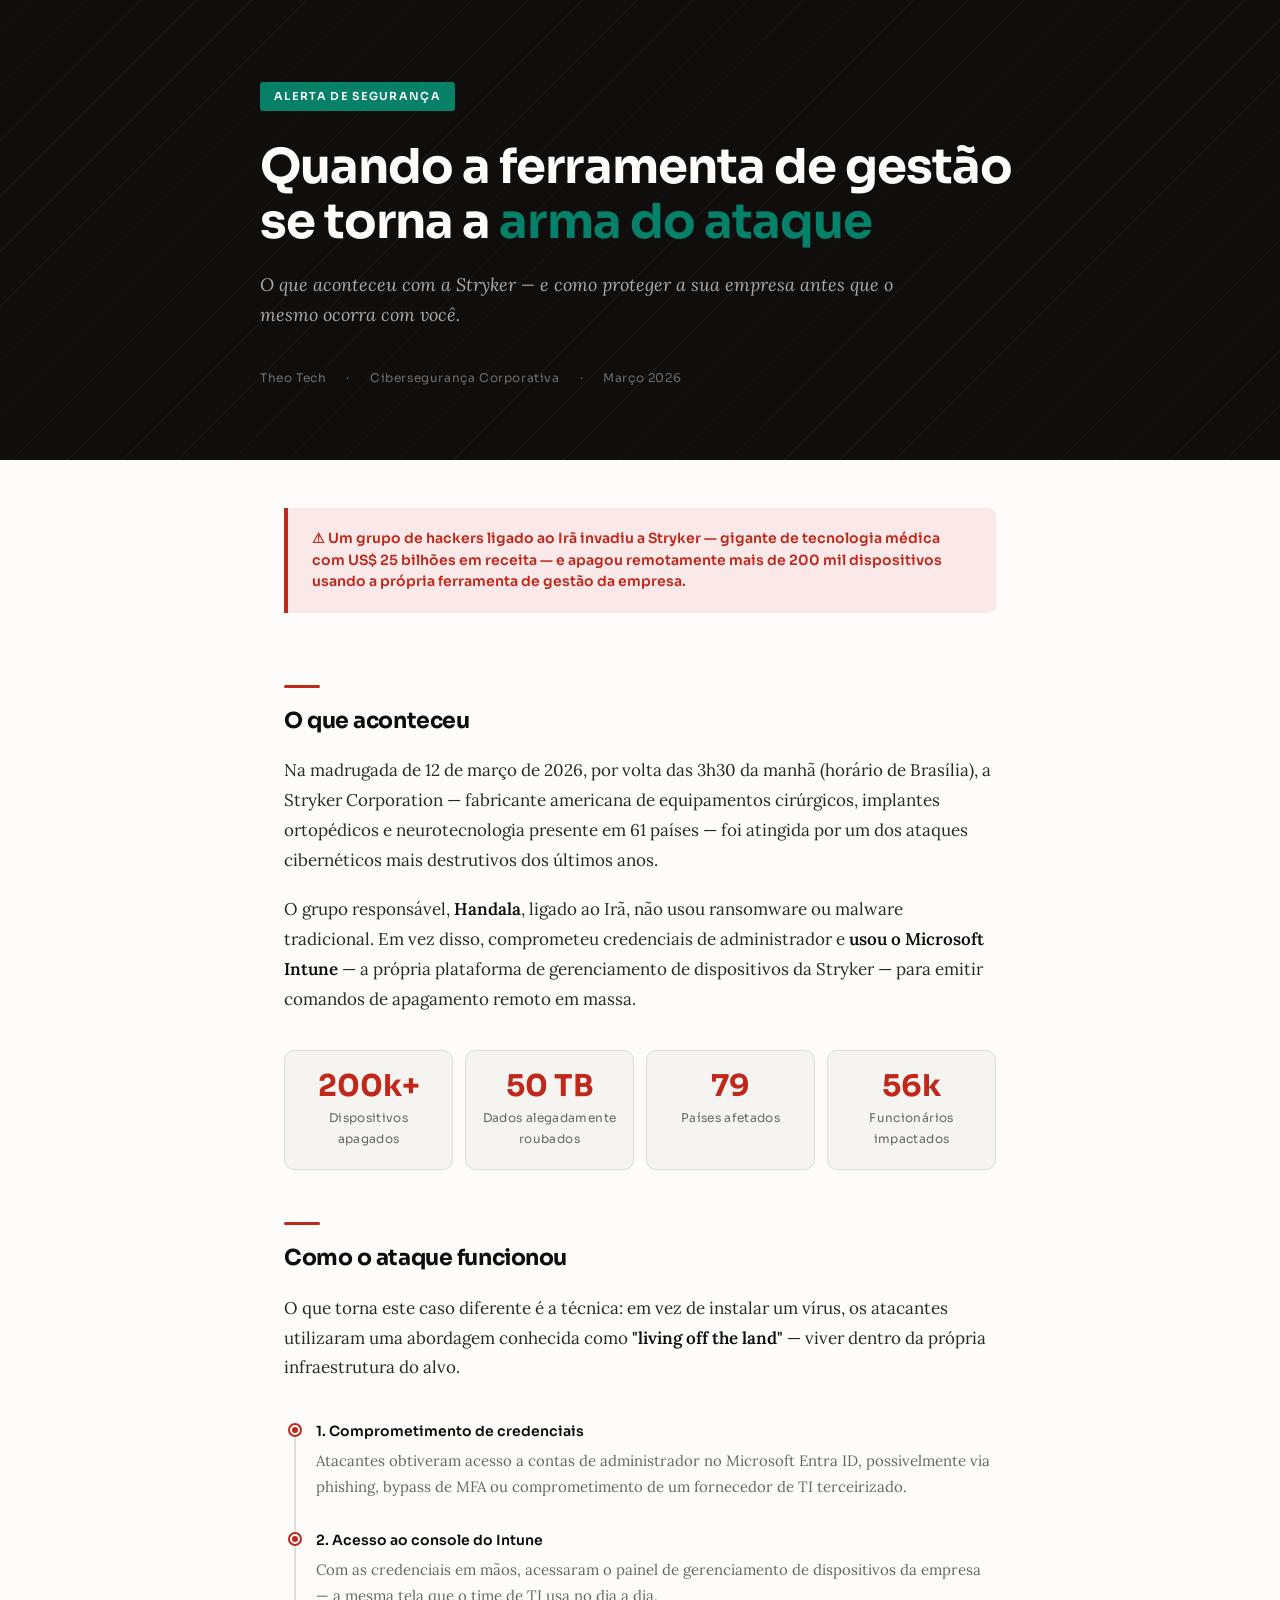
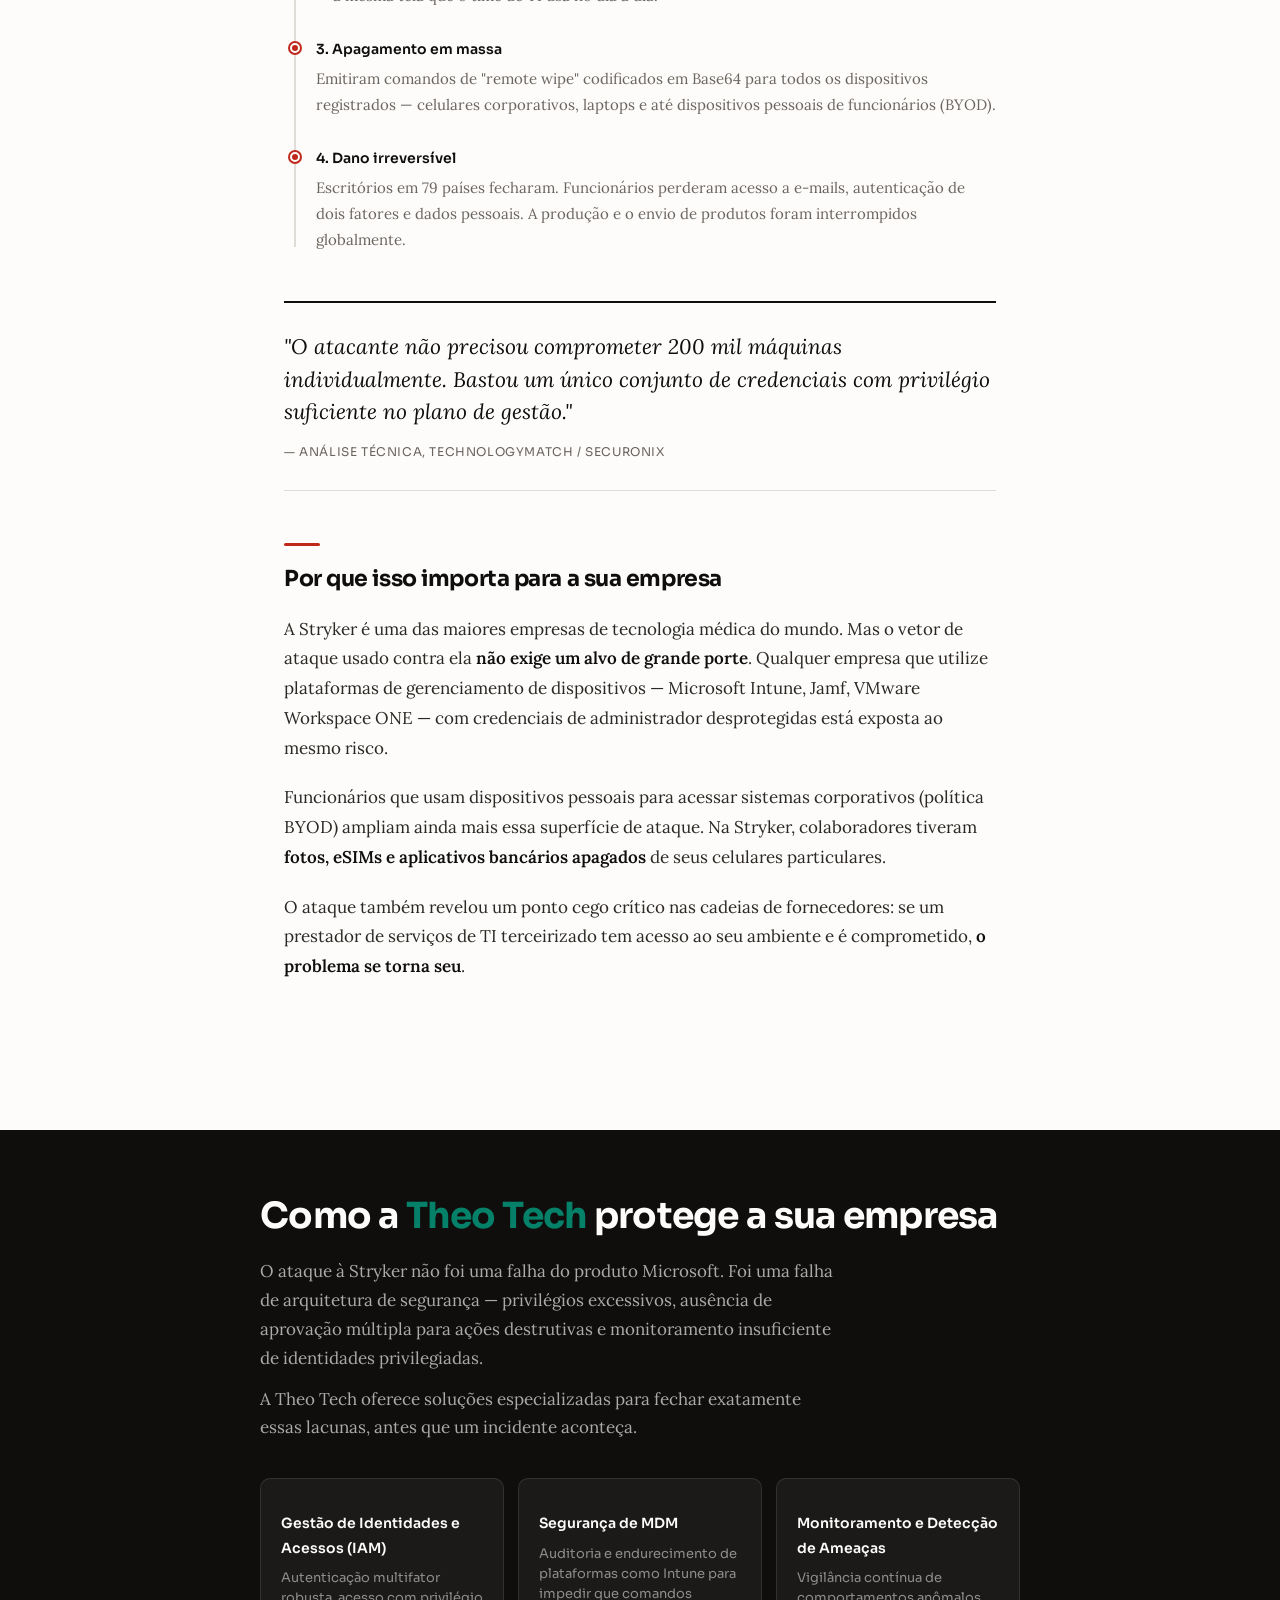
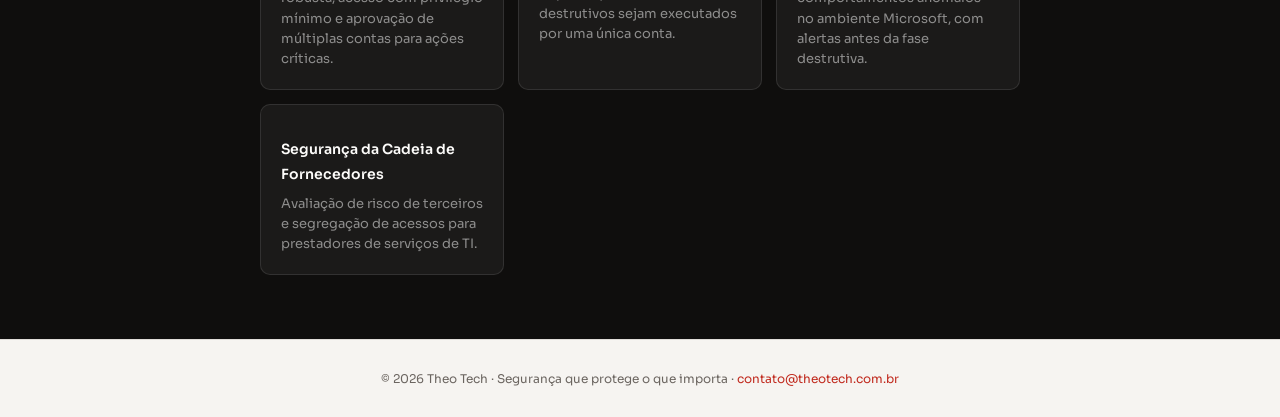
==== index.html @ 4cbb8212 "Rename teste.html to index.html" ====
<!DOCTYPE html>
<html lang="pt-BR">
<head>
  <meta charset="UTF-8" />
  <meta name="viewport" content="width=device-width, initial-scale=1.0"/>
  <title>O Ataque à Stryker: O Que Sua Empresa Pode Aprender | Theo Tech</title>
  <link href="https://fonts.googleapis.com/css2?family=Sora:wght@300;400;600;700&family=Lora:ital,wght@0,400;0,600;1,400&display=swap" rel="stylesheet"/>
  <style>
    *, *::before, *::after { box-sizing: border-box; margin: 0; padding: 0; }

    :root {
      --red: #C0281C;
      --red-light: #FAE9E8;
      --red-mid: #00CEA699;
      --dark: #0F0E0D;
      --ink: #1C1A18;
      --muted: #6B6560;
      --surface: #F6F4F1;
      --white: #FDFCFA;
      --border: #E0DDD8;
      --accent: #00CEA699;
      --font-head: 'Sora', sans-serif;
      --font-body: 'Lora', Georgia, serif;
    }

    body {
      background: var(--white);
      color: var(--ink);
      font-family: var(--font-body);
      font-size: 17px;
      line-height: 1.75;
    }

    /* ── HERO ── */
    .hero {
      background: var(--dark);
      color: var(--white);
      padding: 80px 24px 72px;
      position: relative;
      overflow: hidden;
    }
    .hero::before {
      content: '';
      position: absolute;
      inset: 0;
      background:
        repeating-linear-gradient(
          -45deg,
          transparent,
          transparent 38px,
          rgba(255,255,255,0.03) 38px,
          rgba(255,255,255,0.03) 39px
        );
    }
    .hero-inner {
      max-width: 760px;
      margin: 0 auto;
      position: relative;
    }
    .tag {
      display: inline-block;
      font-family: var(--font-head);
      font-size: 11px;
      font-weight: 600;
      letter-spacing: 0.12em;
      text-transform: uppercase;
      background: var(--accent);
      color: #fff;
      padding: 5px 14px;
      border-radius: 3px;
      margin-bottom: 28px;
    }
    .hero h1 {
      font-family: var(--font-head);
      font-size: clamp(28px, 5vw, 48px);
      font-weight: 700;
      line-height: 1.15;
      margin-bottom: 20px;
      letter-spacing: -0.02em;
    }
    .hero h1 em {
      color: var(--red-mid);
      font-style: normal;
    }
    .hero .lead {
      font-size: 18px;
      color: rgba(255,255,255,0.65);
      font-family: var(--font-body);
      font-style: italic;
      max-width: 640px;
      line-height: 1.7;
    }
    .hero-meta {
      margin-top: 36px;
      display: flex;
      align-items: center;
      gap: 20px;
      font-family: var(--font-head);
      font-size: 12px;
      color: rgba(255,255,255,0.4);
      letter-spacing: 0.05em;
    }
    .hero-meta span::before { content: '·'; margin-right: 20px; }
    .hero-meta span:first-child::before { content: ''; margin: 0; }

    /* ── LAYOUT ── */
    .container {
      max-width: 760px;
      margin: 0 auto;
      padding: 0 24px;
    }

    /* ── ALERT BOX ── */
    .alert-box {
      background: var(--red-light);
      border-left: 4px solid var(--red);
      border-radius: 0 8px 8px 0;
      padding: 20px 24px;
      margin: 48px 0 0;
    }
    .alert-box p {
      font-family: var(--font-head);
      font-size: 14px;
      font-weight: 600;
      color: var(--red);
      line-height: 1.55;
      margin: 0;
    }

    /* ── ARTICLE BODY ── */
    .article-body {
      padding: 20px 0 64px;
    }
    .article-body h2 {
      font-family: var(--font-head);
      font-size: 22px;
      font-weight: 700;
      color: var(--dark);
      margin: 52px 0 16px;
      letter-spacing: -0.02em;
    }
    .article-body h2::before {
      content: '';
      display: block;
      width: 36px;
      height: 3px;
      background: var(--red);
      margin-bottom: 14px;
      border-radius: 2px;
    }
    .article-body p {
      margin-bottom: 20px;
      color: #2A2724;
    }
    .article-body strong {
      font-weight: 600;
      color: var(--dark);
    }

    /* ── STAT CARDS ── */
    .stats-grid {
      display: grid;
      grid-template-columns: repeat(auto-fit, minmax(160px, 1fr));
      gap: 12px;
      margin: 36px 0;
    }
    .stat-card {
      background: var(--surface);
      border: 1px solid var(--border);
      border-radius: 10px;
      padding: 20px 16px;
      text-align: center;
    }
    .stat-card .num {
      font-family: var(--font-head);
      font-size: 30px;
      font-weight: 700;
      color: var(--red);
      line-height: 1;
      display: block;
    }
    .stat-card .label {
      font-family: var(--font-head);
      font-size: 12px;
      color: var(--muted);
      margin-top: 6px;
      display: block;
      letter-spacing: 0.03em;
    }

    /* ── HOW IT HAPPENED ── */
    .timeline {
      margin: 36px 0;
      position: relative;
      padding-left: 32px;
    }
    .timeline::before {
      content: '';
      position: absolute;
      left: 10px;
      top: 6px;
      bottom: 6px;
      width: 2px;
      background: var(--border);
    }
    .tl-item {
      position: relative;
      margin-bottom: 28px;
    }
    .tl-item::before {
      content: '';
      position: absolute;
      left: -26px;
      top: 6px;
      width: 10px;
      height: 10px;
      border-radius: 50%;
      background: var(--red);
      border: 2px solid var(--white);
      box-shadow: 0 0 0 2px var(--red);
    }
    .tl-item strong {
      font-family: var(--font-head);
      font-size: 14px;
      font-weight: 600;
      color: var(--dark);
      display: block;
      margin-bottom: 4px;
    }
    .tl-item p {
      font-size: 15px;
      color: var(--muted);
      margin: 0;
    }

    /* ── PULL QUOTE ── */
    .pull-quote {
      border-top: 2px solid var(--dark);
      border-bottom: 1px solid var(--border);
      padding: 28px 0;
      margin: 48px 0;
    }
    .pull-quote blockquote {
      font-family: var(--font-body);
      font-size: 21px;
      font-style: italic;
      color: var(--dark);
      line-height: 1.55;
    }
    .pull-quote cite {
      display: block;
      font-family: var(--font-head);
      font-size: 12px;
      font-style: normal;
      color: var(--muted);
      margin-top: 12px;
      letter-spacing: 0.05em;
      text-transform: uppercase;
    }

    /* ── CTA SECTION ── */
    .cta-section {
      background: var(--dark);
      color: var(--white);
      padding: 64px 24px;
      margin-top: 64px;
    }
    .cta-inner {
      max-width: 760px;
      margin: 0 auto;
    }
    .cta-section h2 {
      font-family: var(--font-head);
      font-size: clamp(22px, 4vw, 36px);
      font-weight: 700;
      letter-spacing: -0.02em;
      line-height: 1.2;
      margin-bottom: 20px;
    }
    .cta-section h2 em {
      color: var(--red-mid);
      font-style: normal;
    }
    .cta-section p {
      font-family: var(--font-body);
      font-size: 17px;
      color: rgba(255,255,255,0.65);
      line-height: 1.7;
      max-width: 580px;
      margin-bottom: 12px;
    }

    /* ── SERVICE CARDS ── */
    .service-grid {
      display: grid;
      grid-template-columns: repeat(auto-fit, minmax(200px, 1fr));
      gap: 14px;
      margin-top: 36px;
    }
    .service-card {
      background: rgba(255,255,255,0.05);
      border: 1px solid rgba(255,255,255,0.1);
      border-radius: 10px;
      padding: 20px;
    }
    .service-card .icon {
      font-size: 22px;
      margin-bottom: 12px;
      display: block;
    }
    .service-card h3 {
      font-family: var(--font-head);
      font-size: 14px;
      font-weight: 600;
      color: var(--white);
      margin-bottom: 8px;
    }
    .service-card p {
      font-family: var(--font-head);
      font-size: 13px;
      color: rgba(255,255,255,0.5);
      line-height: 1.55;
      margin: 0;
    }

    .cta-btn {
      display: inline-block;
      margin-top: 40px;
      background: var(--red);
      color: #fff;
      font-family: var(--font-head);
      font-size: 15px;
      font-weight: 600;
      padding: 14px 32px;
      border-radius: 6px;
      text-decoration: none;
      letter-spacing: 0.02em;
      transition: background 0.2s;
    }
    .cta-btn:hover { background: var(--accent); }

    /* ── FOOTER NOTE ── */
    .footer-note {
      background: var(--surface);
      border-top: 1px solid var(--border);
      padding: 28px 24px;
      text-align: center;
      font-family: var(--font-head);
      font-size: 12px;
      color: var(--muted);
    }
    .footer-note a { color: var(--red); text-decoration: none; }
  </style>
</head>
<body>

<!-- HERO -->
<section class="hero">
  <div class="hero-inner">
    <span class="tag">Alerta de Segurança</span>
    <h1>Quando a ferramenta de gestão se torna a <em>arma do ataque</em></h1>
    <p class="lead">O que aconteceu com a Stryker — e como proteger a sua empresa antes que o mesmo ocorra com você.</p>
    <div class="hero-meta">
      <span>Theo Tech</span>
      <span>Cibersegurança Corporativa</span>
      <span>Março 2026</span>
    </div>
  </div>
</section>

<!-- ARTICLE -->
<div class="container">
  <div class="alert-box">
    <p>⚠ Um grupo de hackers ligado ao Irã invadiu a Stryker — gigante de tecnologia médica com US$ 25 bilhões em receita — e apagou remotamente mais de 200 mil dispositivos usando a própria ferramenta de gestão da empresa.</p>
  </div>

  <article class="article-body">

    <h2>O que aconteceu</h2>
    <p>
      Na madrugada de 12 de março de 2026, por volta das 3h30 da manhã (horário de Brasília), a Stryker Corporation — fabricante americana de equipamentos cirúrgicos, implantes ortopédicos e neurotecnologia presente em 61 países — foi atingida por um dos ataques cibernéticos mais destrutivos dos últimos anos.
    </p>
    <p>
      O grupo responsável, <strong>Handala</strong>, ligado ao Irã, não usou ransomware ou malware tradicional. Em vez disso, comprometeu credenciais de administrador e <strong>usou o Microsoft Intune</strong> — a própria plataforma de gerenciamento de dispositivos da Stryker — para emitir comandos de apagamento remoto em massa.
    </p>

    <div class="stats-grid">
      <div class="stat-card">
        <span class="num">200k+</span>
        <span class="label">Dispositivos apagados</span>
      </div>
      <div class="stat-card">
        <span class="num">50 TB</span>
        <span class="label">Dados alegadamente roubados</span>
      </div>
      <div class="stat-card">
        <span class="num">79</span>
        <span class="label">Países afetados</span>
      </div>
      <div class="stat-card">
        <span class="num">56k</span>
        <span class="label">Funcionários impactados</span>
      </div>
    </div>

    <h2>Como o ataque funcionou</h2>
    <p>
      O que torna este caso diferente é a técnica: em vez de instalar um vírus, os atacantes utilizaram uma abordagem conhecida como <strong>"living off the land"</strong> — viver dentro da própria infraestrutura do alvo.
    </p>

    <div class="timeline">
      <div class="tl-item">
        <strong>1. Comprometimento de credenciais</strong>
        <p>Atacantes obtiveram acesso a contas de administrador no Microsoft Entra ID, possivelmente via phishing, bypass de MFA ou comprometimento de um fornecedor de TI terceirizado.</p>
      </div>
      <div class="tl-item">
        <strong>2. Acesso ao console do Intune</strong>
        <p>Com as credenciais em mãos, acessaram o painel de gerenciamento de dispositivos da empresa — a mesma tela que o time de TI usa no dia a dia.</p>
      </div>
      <div class="tl-item">
        <strong>3. Apagamento em massa</strong>
        <p>Emitiram comandos de "remote wipe" codificados em Base64 para todos os dispositivos registrados — celulares corporativos, laptops e até dispositivos pessoais de funcionários (BYOD).</p>
      </div>
      <div class="tl-item">
        <strong>4. Dano irreversível</strong>
        <p>Escritórios em 79 países fecharam. Funcionários perderam acesso a e-mails, autenticação de dois fatores e dados pessoais. A produção e o envio de produtos foram interrompidos globalmente.</p>
      </div>
    </div>

    <div class="pull-quote">
      <blockquote>
        "O atacante não precisou comprometer 200 mil máquinas individualmente. Bastou um único conjunto de credenciais com privilégio suficiente no plano de gestão."
      </blockquote>
      <cite>— Análise técnica, TechnologyMatch / Securonix</cite>
    </div>

    <h2>Por que isso importa para a sua empresa</h2>
    <p>
      A Stryker é uma das maiores empresas de tecnologia médica do mundo. Mas o vetor de ataque usado contra ela <strong>não exige um alvo de grande porte</strong>. Qualquer empresa que utilize plataformas de gerenciamento de dispositivos — Microsoft Intune, Jamf, VMware Workspace ONE — com credenciais de administrador desprotegidas está exposta ao mesmo risco.
    </p>
    <p>
      Funcionários que usam dispositivos pessoais para acessar sistemas corporativos (política BYOD) ampliam ainda mais essa superfície de ataque. Na Stryker, colaboradores tiveram <strong>fotos, eSIMs e aplicativos bancários apagados</strong> de seus celulares particulares.
    </p>
    <p>
      O ataque também revelou um ponto cego crítico nas cadeias de fornecedores: se um prestador de serviços de TI terceirizado tem acesso ao seu ambiente e é comprometido, <strong>o problema se torna seu</strong>.
    </p>

  </article>
</div>

<!-- CTA SECTION -->
<section class="cta-section">
  <div class="cta-inner">
    <h2>Como a <em>Theo Tech</em> protege a sua empresa</h2>
    <p>
      O ataque à Stryker não foi uma falha do produto Microsoft. Foi uma falha de arquitetura de segurança — privilégios excessivos, ausência de aprovação múltipla para ações destrutivas e monitoramento insuficiente de identidades privilegiadas.
    </p>
    <p>
      A Theo Tech oferece soluções especializadas para fechar exatamente essas lacunas, antes que um incidente aconteça.
    </p>

    <div class="service-grid">
      <div class="service-card">
        <span class="icon"></span>
        <h3>Gestão de Identidades e Acessos (IAM)</h3>
        <p>Autenticação multifator robusta, acesso com privilégio mínimo e aprovação de múltiplas contas para ações críticas.</p>
      </div>
      <div class="service-card">
        <span class="icon"></span>
        <h3>Segurança de MDM</h3>
        <p>Auditoria e endurecimento de plataformas como Intune para impedir que comandos destrutivos sejam executados por uma única conta.</p>
      </div>
      <div class="service-card">
        <span class="icon"></span>
        <h3>Monitoramento e Detecção de Ameaças</h3>
        <p>Vigilância contínua de comportamentos anômalos no ambiente Microsoft, com alertas antes da fase destrutiva.</p>
      </div>
      <div class="service-card">
        <span class="icon"></span>
        <h3>Segurança da Cadeia de Fornecedores</h3>
        <p>Avaliação de risco de terceiros e segregação de acessos para prestadores de serviços de TI.</p>
      </div>
    </div>

  </div>
</section>

<div class="footer-note">
  <p>© 2026 Theo Tech · Segurança que protege o que importa · <a href="#">contato@theotech.com.br</a></p>
</div>

</body>
</html>
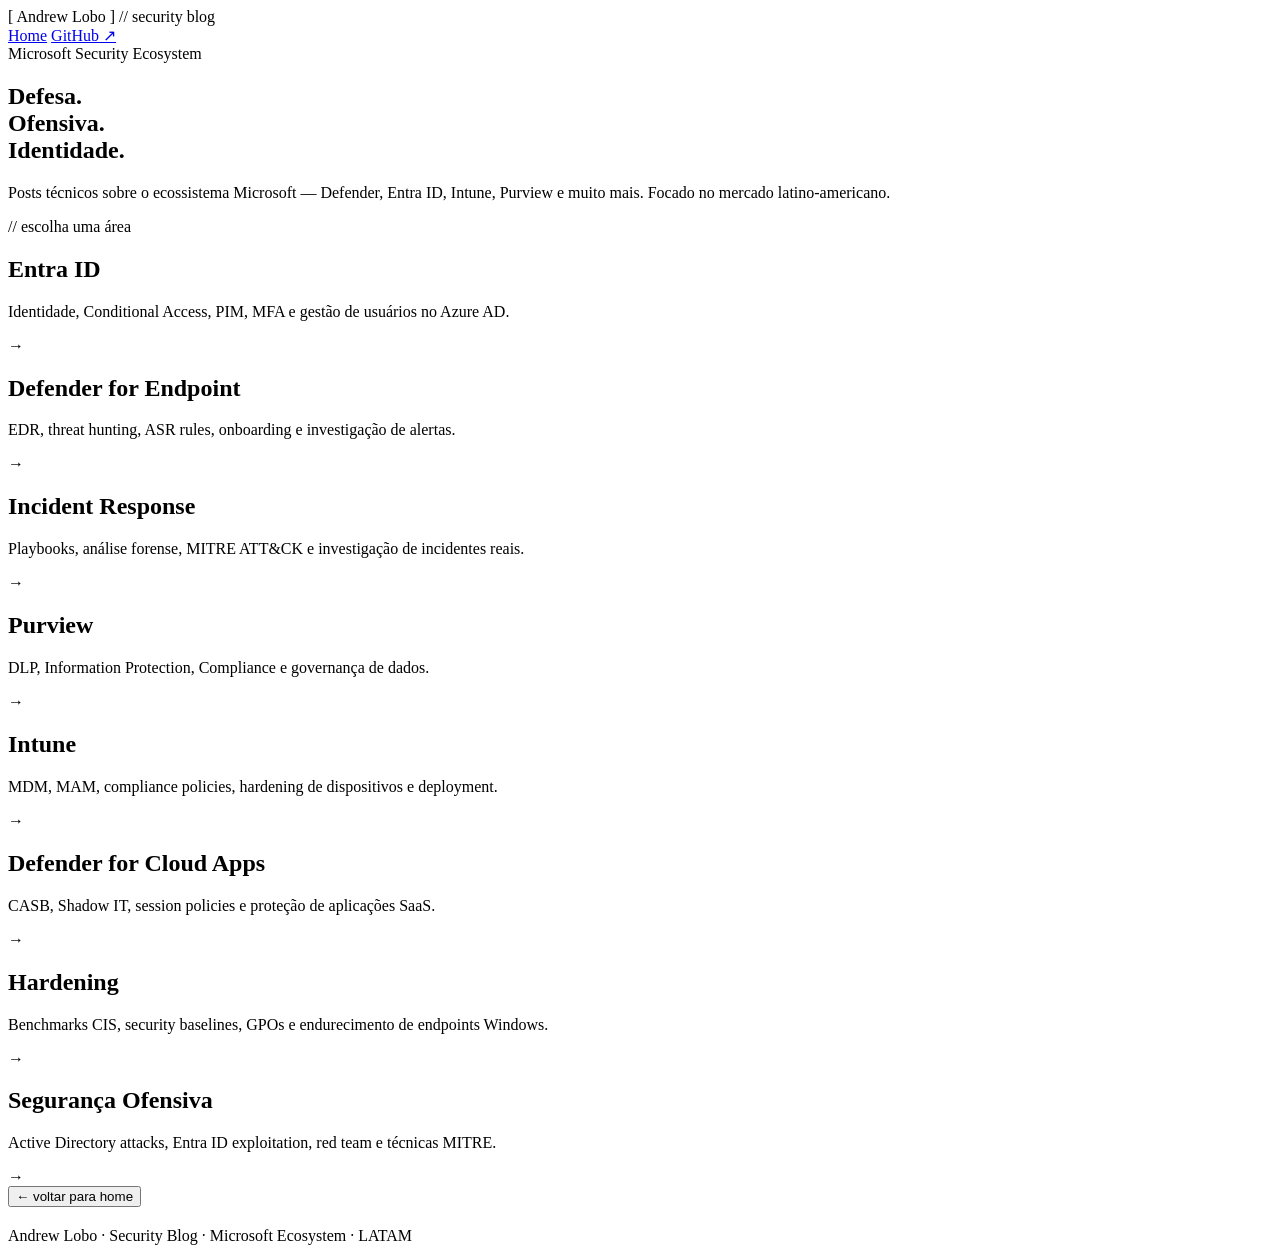
==== commit 8c21afc6: "Update index.html" ====
--- a/index.html
+++ b/index.html
@@ -1,493 +1,174 @@
-<!DOCTYPE html>
-<html lang="pt-BR">
-<head>
-  <meta charset="UTF-8" />
-  <meta name="viewport" content="width=device-width, initial-scale=1.0"/>
-  <title>O Ataque à Stryker: O Que Sua Empresa Pode Aprender | Theo Tech</title>
-  <link href="https://fonts.googleapis.com/css2?family=Sora:wght@300;400;600;700&family=Lora:ital,wght@0,400;0,600;1,400&display=swap" rel="stylesheet"/>
-  <style>
-    *, *::before, *::after { box-sizing: border-box; margin: 0; padding: 0; }
-
-    :root {
-      --red: #C0281C;
-      --red-light: #FAE9E8;
-      --red-mid: #00CEA699;
-      --dark: #0F0E0D;
-      --ink: #1C1A18;
-      --muted: #6B6560;
-      --surface: #F6F4F1;
-      --white: #FDFCFA;
-      --border: #E0DDD8;
-      --accent: #00CEA699;
-      --font-head: 'Sora', sans-serif;
-      --font-body: 'Lora', Georgia, serif;
-    }
-
-    body {
-      background: var(--white);
-      color: var(--ink);
-      font-family: var(--font-body);
-      font-size: 17px;
-      line-height: 1.75;
-    }
-
-    /* ── HERO ── */
-    .hero {
-      background: var(--dark);
-      color: var(--white);
-      padding: 80px 24px 72px;
-      position: relative;
-      overflow: hidden;
-    }
-    .hero::before {
-      content: '';
-      position: absolute;
-      inset: 0;
-      background:
-        repeating-linear-gradient(
-          -45deg,
-          transparent,
-          transparent 38px,
-          rgba(255,255,255,0.03) 38px,
-          rgba(255,255,255,0.03) 39px
-        );
-    }
-    .hero-inner {
-      max-width: 760px;
-      margin: 0 auto;
-      position: relative;
-    }
-    .tag {
-      display: inline-block;
-      font-family: var(--font-head);
-      font-size: 11px;
-      font-weight: 600;
-      letter-spacing: 0.12em;
-      text-transform: uppercase;
-      background: var(--accent);
-      color: #fff;
-      padding: 5px 14px;
-      border-radius: 3px;
-      margin-bottom: 28px;
-    }
-    .hero h1 {
-      font-family: var(--font-head);
-      font-size: clamp(28px, 5vw, 48px);
-      font-weight: 700;
-      line-height: 1.15;
-      margin-bottom: 20px;
-      letter-spacing: -0.02em;
-    }
-    .hero h1 em {
-      color: var(--red-mid);
-      font-style: normal;
-    }
-    .hero .lead {
-      font-size: 18px;
-      color: rgba(255,255,255,0.65);
-      font-family: var(--font-body);
-      font-style: italic;
-      max-width: 640px;
-      line-height: 1.7;
-    }
-    .hero-meta {
-      margin-top: 36px;
-      display: flex;
-      align-items: center;
-      gap: 20px;
-      font-family: var(--font-head);
-      font-size: 12px;
-      color: rgba(255,255,255,0.4);
-      letter-spacing: 0.05em;
-    }
-    .hero-meta span::before { content: '·'; margin-right: 20px; }
-    .hero-meta span:first-child::before { content: ''; margin: 0; }
-
-    /* ── LAYOUT ── */
-    .container {
-      max-width: 760px;
-      margin: 0 auto;
-      padding: 0 24px;
-    }
-
-    /* ── ALERT BOX ── */
-    .alert-box {
-      background: var(--red-light);
-      border-left: 4px solid var(--red);
-      border-radius: 0 8px 8px 0;
-      padding: 20px 24px;
-      margin: 48px 0 0;
-    }
-    .alert-box p {
-      font-family: var(--font-head);
-      font-size: 14px;
-      font-weight: 600;
-      color: var(--red);
-      line-height: 1.55;
-      margin: 0;
-    }
-
-    /* ── ARTICLE BODY ── */
-    .article-body {
-      padding: 20px 0 64px;
-    }
-    .article-body h2 {
-      font-family: var(--font-head);
-      font-size: 22px;
-      font-weight: 700;
-      color: var(--dark);
-      margin: 52px 0 16px;
-      letter-spacing: -0.02em;
-    }
-    .article-body h2::before {
-      content: '';
-      display: block;
-      width: 36px;
-      height: 3px;
-      background: var(--red);
-      margin-bottom: 14px;
-      border-radius: 2px;
-    }
-    .article-body p {
-      margin-bottom: 20px;
-      color: #2A2724;
-    }
-    .article-body strong {
-      font-weight: 600;
-      color: var(--dark);
-    }
-
-    /* ── STAT CARDS ── */
-    .stats-grid {
-      display: grid;
-      grid-template-columns: repeat(auto-fit, minmax(160px, 1fr));
-      gap: 12px;
-      margin: 36px 0;
-    }
-    .stat-card {
-      background: var(--surface);
-      border: 1px solid var(--border);
-      border-radius: 10px;
-      padding: 20px 16px;
-      text-align: center;
-    }
-    .stat-card .num {
-      font-family: var(--font-head);
-      font-size: 30px;
-      font-weight: 700;
-      color: var(--red);
-      line-height: 1;
-      display: block;
-    }
-    .stat-card .label {
-      font-family: var(--font-head);
-      font-size: 12px;
-      color: var(--muted);
-      margin-top: 6px;
-      display: block;
-      letter-spacing: 0.03em;
-    }
-
-    /* ── HOW IT HAPPENED ── */
-    .timeline {
-      margin: 36px 0;
-      position: relative;
-      padding-left: 32px;
-    }
-    .timeline::before {
-      content: '';
-      position: absolute;
-      left: 10px;
-      top: 6px;
-      bottom: 6px;
-      width: 2px;
-      background: var(--border);
-    }
-    .tl-item {
-      position: relative;
-      margin-bottom: 28px;
-    }
-    .tl-item::before {
-      content: '';
-      position: absolute;
-      left: -26px;
-      top: 6px;
-      width: 10px;
-      height: 10px;
-      border-radius: 50%;
-      background: var(--red);
-      border: 2px solid var(--white);
-      box-shadow: 0 0 0 2px var(--red);
-    }
-    .tl-item strong {
-      font-family: var(--font-head);
-      font-size: 14px;
-      font-weight: 600;
-      color: var(--dark);
-      display: block;
-      margin-bottom: 4px;
-    }
-    .tl-item p {
-      font-size: 15px;
-      color: var(--muted);
-      margin: 0;
-    }
-
-    /* ── PULL QUOTE ── */
-    .pull-quote {
-      border-top: 2px solid var(--dark);
-      border-bottom: 1px solid var(--border);
-      padding: 28px 0;
-      margin: 48px 0;
-    }
-    .pull-quote blockquote {
-      font-family: var(--font-body);
-      font-size: 21px;
-      font-style: italic;
-      color: var(--dark);
-      line-height: 1.55;
-    }
-    .pull-quote cite {
-      display: block;
-      font-family: var(--font-head);
-      font-size: 12px;
-      font-style: normal;
-      color: var(--muted);
-      margin-top: 12px;
-      letter-spacing: 0.05em;
-      text-transform: uppercase;
-    }
-
-    /* ── CTA SECTION ── */
-    .cta-section {
-      background: var(--dark);
-      color: var(--white);
-      padding: 64px 24px;
-      margin-top: 64px;
-    }
-    .cta-inner {
-      max-width: 760px;
-      margin: 0 auto;
-    }
-    .cta-section h2 {
-      font-family: var(--font-head);
-      font-size: clamp(22px, 4vw, 36px);
-      font-weight: 700;
-      letter-spacing: -0.02em;
-      line-height: 1.2;
-      margin-bottom: 20px;
-    }
-    .cta-section h2 em {
-      color: var(--red-mid);
-      font-style: normal;
-    }
-    .cta-section p {
-      font-family: var(--font-body);
-      font-size: 17px;
-      color: rgba(255,255,255,0.65);
-      line-height: 1.7;
-      max-width: 580px;
-      margin-bottom: 12px;
-    }
-
-    /* ── SERVICE CARDS ── */
-    .service-grid {
-      display: grid;
-      grid-template-columns: repeat(auto-fit, minmax(200px, 1fr));
-      gap: 14px;
-      margin-top: 36px;
-    }
-    .service-card {
-      background: rgba(255,255,255,0.05);
-      border: 1px solid rgba(255,255,255,0.1);
-      border-radius: 10px;
-      padding: 20px;
-    }
-    .service-card .icon {
-      font-size: 22px;
-      margin-bottom: 12px;
-      display: block;
-    }
-    .service-card h3 {
-      font-family: var(--font-head);
-      font-size: 14px;
-      font-weight: 600;
-      color: var(--white);
-      margin-bottom: 8px;
-    }
-    .service-card p {
-      font-family: var(--font-head);
-      font-size: 13px;
-      color: rgba(255,255,255,0.5);
-      line-height: 1.55;
-      margin: 0;
-    }
-
-    .cta-btn {
-      display: inline-block;
-      margin-top: 40px;
-      background: var(--red);
-      color: #fff;
-      font-family: var(--font-head);
-      font-size: 15px;
-      font-weight: 600;
-      padding: 14px 32px;
-      border-radius: 6px;
-      text-decoration: none;
-      letter-spacing: 0.02em;
-      transition: background 0.2s;
-    }
-    .cta-btn:hover { background: var(--accent); }
-
-    /* ── FOOTER NOTE ── */
-    .footer-note {
-      background: var(--surface);
-      border-top: 1px solid var(--border);
-      padding: 28px 24px;
-      text-align: center;
-      font-family: var(--font-head);
-      font-size: 12px;
-      color: var(--muted);
-    }
-    .footer-note a { color: var(--red); text-decoration: none; }
-  </style>
-</head>
-<body>
-
-<!-- HERO -->
-<section class="hero">
-  <div class="hero-inner">
-    <span class="tag">Alerta de Segurança</span>
-    <h1>Quando a ferramenta de gestão se torna a <em>arma do ataque</em></h1>
-    <p class="lead">O que aconteceu com a Stryker — e como proteger a sua empresa antes que o mesmo ocorra com você.</p>
-    <div class="hero-meta">
-      <span>Theo Tech</span>
-      <span>Cibersegurança Corporativa</span>
-      <span>Março 2026</span>
-    </div>
-  </div>
-</section>
-
-<!-- ARTICLE -->
-<div class="container">
-  <div class="alert-box">
-    <p>⚠ Um grupo de hackers ligado ao Irã invadiu a Stryker — gigante de tecnologia médica com US$ 25 bilhões em receita — e apagou remotamente mais de 200 mil dispositivos usando a própria ferramenta de gestão da empresa.</p>
-  </div>
-
-  <article class="article-body">
-
-    <h2>O que aconteceu</h2>
-    <p>
-      Na madrugada de 12 de março de 2026, por volta das 3h30 da manhã (horário de Brasília), a Stryker Corporation — fabricante americana de equipamentos cirúrgicos, implantes ortopédicos e neurotecnologia presente em 61 países — foi atingida por um dos ataques cibernéticos mais destrutivos dos últimos anos.
-    </p>
-    <p>
-      O grupo responsável, <strong>Handala</strong>, ligado ao Irã, não usou ransomware ou malware tradicional. Em vez disso, comprometeu credenciais de administrador e <strong>usou o Microsoft Intune</strong> — a própria plataforma de gerenciamento de dispositivos da Stryker — para emitir comandos de apagamento remoto em massa.
-    </p>
-
-    <div class="stats-grid">
-      <div class="stat-card">
-        <span class="num">200k+</span>
-        <span class="label">Dispositivos apagados</span>
-      </div>
-      <div class="stat-card">
-        <span class="num">50 TB</span>
-        <span class="label">Dados alegadamente roubados</span>
-      </div>
-      <div class="stat-card">
-        <span class="num">79</span>
-        <span class="label">Países afetados</span>
-      </div>
-      <div class="stat-card">
-        <span class="num">56k</span>
-        <span class="label">Funcionários impactados</span>
-      </div>
-    </div>
-
-    <h2>Como o ataque funcionou</h2>
-    <p>
-      O que torna este caso diferente é a técnica: em vez de instalar um vírus, os atacantes utilizaram uma abordagem conhecida como <strong>"living off the land"</strong> — viver dentro da própria infraestrutura do alvo.
-    </p>
-
-    <div class="timeline">
-      <div class="tl-item">
-        <strong>1. Comprometimento de credenciais</strong>
-        <p>Atacantes obtiveram acesso a contas de administrador no Microsoft Entra ID, possivelmente via phishing, bypass de MFA ou comprometimento de um fornecedor de TI terceirizado.</p>
-      </div>
-      <div class="tl-item">
-        <strong>2. Acesso ao console do Intune</strong>
-        <p>Com as credenciais em mãos, acessaram o painel de gerenciamento de dispositivos da empresa — a mesma tela que o time de TI usa no dia a dia.</p>
-      </div>
-      <div class="tl-item">
-        <strong>3. Apagamento em massa</strong>
-        <p>Emitiram comandos de "remote wipe" codificados em Base64 para todos os dispositivos registrados — celulares corporativos, laptops e até dispositivos pessoais de funcionários (BYOD).</p>
-      </div>
-      <div class="tl-item">
-        <strong>4. Dano irreversível</strong>
-        <p>Escritórios em 79 países fecharam. Funcionários perderam acesso a e-mails, autenticação de dois fatores e dados pessoais. A produção e o envio de produtos foram interrompidos globalmente.</p>
-      </div>
-    </div>
-
-    <div class="pull-quote">
-      <blockquote>
-        "O atacante não precisou comprometer 200 mil máquinas individualmente. Bastou um único conjunto de credenciais com privilégio suficiente no plano de gestão."
-      </blockquote>
-      <cite>— Análise técnica, TechnologyMatch / Securonix</cite>
-    </div>
-
-    <h2>Por que isso importa para a sua empresa</h2>
-    <p>
-      A Stryker é uma das maiores empresas de tecnologia médica do mundo. Mas o vetor de ataque usado contra ela <strong>não exige um alvo de grande porte</strong>. Qualquer empresa que utilize plataformas de gerenciamento de dispositivos — Microsoft Intune, Jamf, VMware Workspace ONE — com credenciais de administrador desprotegidas está exposta ao mesmo risco.
-    </p>
-    <p>
-      Funcionários que usam dispositivos pessoais para acessar sistemas corporativos (política BYOD) ampliam ainda mais essa superfície de ataque. Na Stryker, colaboradores tiveram <strong>fotos, eSIMs e aplicativos bancários apagados</strong> de seus celulares particulares.
-    </p>
-    <p>
-      O ataque também revelou um ponto cego crítico nas cadeias de fornecedores: se um prestador de serviços de TI terceirizado tem acesso ao seu ambiente e é comprometido, <strong>o problema se torna seu</strong>.
-    </p>
-
-  </article>
-</div>
-
-<!-- CTA SECTION -->
-<section class="cta-section">
-  <div class="cta-inner">
-    <h2>Como a <em>Theo Tech</em> protege a sua empresa</h2>
-    <p>
-      O ataque à Stryker não foi uma falha do produto Microsoft. Foi uma falha de arquitetura de segurança — privilégios excessivos, ausência de aprovação múltipla para ações destrutivas e monitoramento insuficiente de identidades privilegiadas.
-    </p>
-    <p>
-      A Theo Tech oferece soluções especializadas para fechar exatamente essas lacunas, antes que um incidente aconteça.
-    </p>
-
-    <div class="service-grid">
-      <div class="service-card">
-        <span class="icon"></span>
-        <h3>Gestão de Identidades e Acessos (IAM)</h3>
-        <p>Autenticação multifator robusta, acesso com privilégio mínimo e aprovação de múltiplas contas para ações críticas.</p>
-      </div>
-      <div class="service-card">
-        <span class="icon"></span>
-        <h3>Segurança de MDM</h3>
-        <p>Auditoria e endurecimento de plataformas como Intune para impedir que comandos destrutivos sejam executados por uma única conta.</p>
-      </div>
-      <div class="service-card">
-        <span class="icon"></span>
-        <h3>Monitoramento e Detecção de Ameaças</h3>
-        <p>Vigilância contínua de comportamentos anômalos no ambiente Microsoft, com alertas antes da fase destrutiva.</p>
-      </div>
-      <div class="service-card">
-        <span class="icon"></span>
-        <h3>Segurança da Cadeia de Fornecedores</h3>
-        <p>Avaliação de risco de terceiros e segregação de acessos para prestadores de serviços de TI.</p>
-      </div>
-    </div>
-
-  </div>
-</section>
-
-<div class="footer-note">
-  <p>© 2026 Theo Tech · Segurança que protege o que importa · <a href="#">contato@theotech.com.br</a></p>
-</div>
-
-</body>
-</html>
+<!DOCTYPE html>
+<html lang="pt-BR">
+<head>
+  <meta charset="UTF-8" />
+  <meta name="viewport" content="width=device-width, initial-scale=1.0" />
+  <title>Andrew Lobo — Security Blog</title>
+  <link rel="stylesheet" href="style.css" />
+  <link rel="preconnect" href="https://fonts.googleapis.com" />
+  <link href="https://fonts.googleapis.com/css2?family=Syne:wght@400;600;700;800&family=JetBrains+Mono:wght@300;400;500&display=swap" rel="stylesheet" />
+</head>
+<body>
+
+  <!-- HEADER -->
+  <header class="site-header">
+    <div class="header-inner">
+      <div class="logo">
+        <span class="logo-bracket">[</span>
+        <span class="logo-name">Andrew Lobo</span>
+        <span class="logo-bracket">]</span>
+        <span class="logo-tag">// security blog</span>
+      </div>
+      <nav class="header-nav">
+        <a href="index.html" class="nav-link active">Home</a>
+        <a href="https://github.com/SEU-USUARIO" target="_blank" class="nav-link">GitHub ↗</a>
+      </nav>
+    </div>
+  </header>
+
+  <!-- HERO -->
+  <section class="hero">
+    <div class="hero-inner">
+      <div class="hero-label">Microsoft Security Ecosystem</div>
+      <h1 class="hero-title">
+        Defesa.<br />
+        <span class="accent">Ofensiva.</span><br />
+        Identidade.
+      </h1>
+      <p class="hero-desc">
+        Posts técnicos sobre o ecossistema Microsoft — Defender, Entra ID, Intune, Purview e muito mais.
+        Focado no mercado latino-americano.
+      </p>
+    </div>
+    <div class="hero-grid-bg"></div>
+  </section>
+
+  <!-- CATEGORIAS — PÁGINA PRINCIPAL -->
+  <!-- 
+    ============================================================
+    COMO ADICIONAR UMA NOVA CATEGORIA:
+    
+    1. Copie um bloco <div class="category-card"> abaixo
+    2. Altere o atributo data-category para um ID único (ex: "purview")
+    3. Altere o emoji, o title e o description
+    4. Adicione a classe correspondente em style.css se quiser cor diferente
+    5. Crie o arquivo posts/[ID-DA-CATEGORIA].json com os posts da categoria
+       (veja o modelo em posts/entraid.json)
+    ============================================================
+  -->
+  <main class="categories-section">
+    <div class="section-label">// escolha uma área</div>
+    <div class="categories-grid">
+
+      <div class="category-card" data-category="entraid" onclick="openCategory('entraid')">
+        <div class="card-icon"></div>
+        <div class="card-content">
+          <h2 class="card-title">Entra ID</h2>
+          <p class="card-desc">Identidade, Conditional Access, PIM, MFA e gestão de usuários no Azure AD.</p>
+        </div>
+        <div class="card-arrow">→</div>
+      </div>
+
+      <div class="category-card" data-category="defender-endpoint" onclick="openCategory('defender-endpoint')">
+        <div class="card-icon"></div>
+        <div class="card-content">
+          <h2 class="card-title">Defender for Endpoint</h2>
+          <p class="card-desc">EDR, threat hunting, ASR rules, onboarding e investigação de alertas.</p>
+        </div>
+        <div class="card-arrow">→</div>
+      </div>
+
+      <div class="category-card" data-category="incident-response" onclick="openCategory('incident-response')">
+        <div class="card-icon"></div>
+        <div class="card-content">
+          <h2 class="card-title">Incident Response</h2>
+          <p class="card-desc">Playbooks, análise forense, MITRE ATT&CK e investigação de incidentes reais.</p>
+        </div>
+        <div class="card-arrow">→</div>
+      </div>
+
+      <div class="category-card" data-category="purview" onclick="openCategory('purview')">
+        <div class="card-icon"></div>
+        <div class="card-content">
+          <h2 class="card-title">Purview</h2>
+          <p class="card-desc">DLP, Information Protection, Compliance e governança de dados.</p>
+        </div>
+        <div class="card-arrow">→</div>
+      </div>
+
+      <div class="category-card" data-category="intune" onclick="openCategory('intune')">
+        <div class="card-icon"></div>
+        <div class="card-content">
+          <h2 class="card-title">Intune</h2>
+          <p class="card-desc">MDM, MAM, compliance policies, hardening de dispositivos e deployment.</p>
+        </div>
+        <div class="card-arrow">→</div>
+      </div>
+
+      <div class="category-card" data-category="defender-cloud-apps" onclick="openCategory('defender-cloud-apps')">
+        <div class="card-icon"></div>
+        <div class="card-content">
+          <h2 class="card-title">Defender for Cloud Apps</h2>
+          <p class="card-desc">CASB, Shadow IT, session policies e proteção de aplicações SaaS.</p>
+        </div>
+        <div class="card-arrow">→</div>
+      </div>
+
+      <div class="category-card" data-category="hardening" onclick="openCategory('hardening')">
+        <div class="card-icon"></div>
+        <div class="card-content">
+          <h2 class="card-title">Hardening</h2>
+          <p class="card-desc">Benchmarks CIS, security baselines, GPOs e endurecimento de endpoints Windows.</p>
+        </div>
+        <div class="card-arrow">→</div>
+      </div>
+
+      <div class="category-card" data-category="ofensivo" onclick="openCategory('ofensivo')">
+        <div class="card-icon"></div>
+        <div class="card-content">
+          <h2 class="card-title">Segurança Ofensiva</h2>
+          <p class="card-desc">Active Directory attacks, Entra ID exploitation, red team e técnicas MITRE.</p>
+        </div>
+        <div class="card-arrow">→</div>
+      </div>
+
+    </div>
+  </main>
+
+  <!-- PÁGINA DE POSTS (inicialmente oculta) -->
+  <section class="posts-section hidden" id="posts-section">
+    <div class="posts-inner">
+      <button class="back-btn" onclick="goBack()">
+        ← voltar para home
+      </button>
+      <div class="posts-header">
+        <div class="posts-category-label" id="posts-category-label"></div>
+        <h2 class="posts-title" id="posts-title"></h2>
+      </div>
+
+      <!-- 
+        ============================================================
+        OS POSTS SÃO CARREGADOS DINAMICAMENTE A PARTIR DOS ARQUIVOS
+        NA PASTA /posts/[categoria].json
+        
+        Para adicionar um novo post, edite o arquivo JSON da categoria.
+        Exemplo: posts/entraid.json
+        ============================================================
+      -->
+      <div class="posts-list" id="posts-list">
+        <!-- Posts carregados dinamicamente via JS -->
+      </div>
+    </div>
+  </section>
+
+  <!-- FOOTER -->
+  <footer class="site-footer">
+    <div class="footer-inner">
+      <span class="footer-text">Andrew Lobo · Security Blog · <span id="footer-year"></span></span>
+      <span class="footer-stack">Microsoft Ecosystem · LATAM</span>
+    </div>
+  </footer>
+
+  <script src="app.js"></script>
+</body>
+</html>
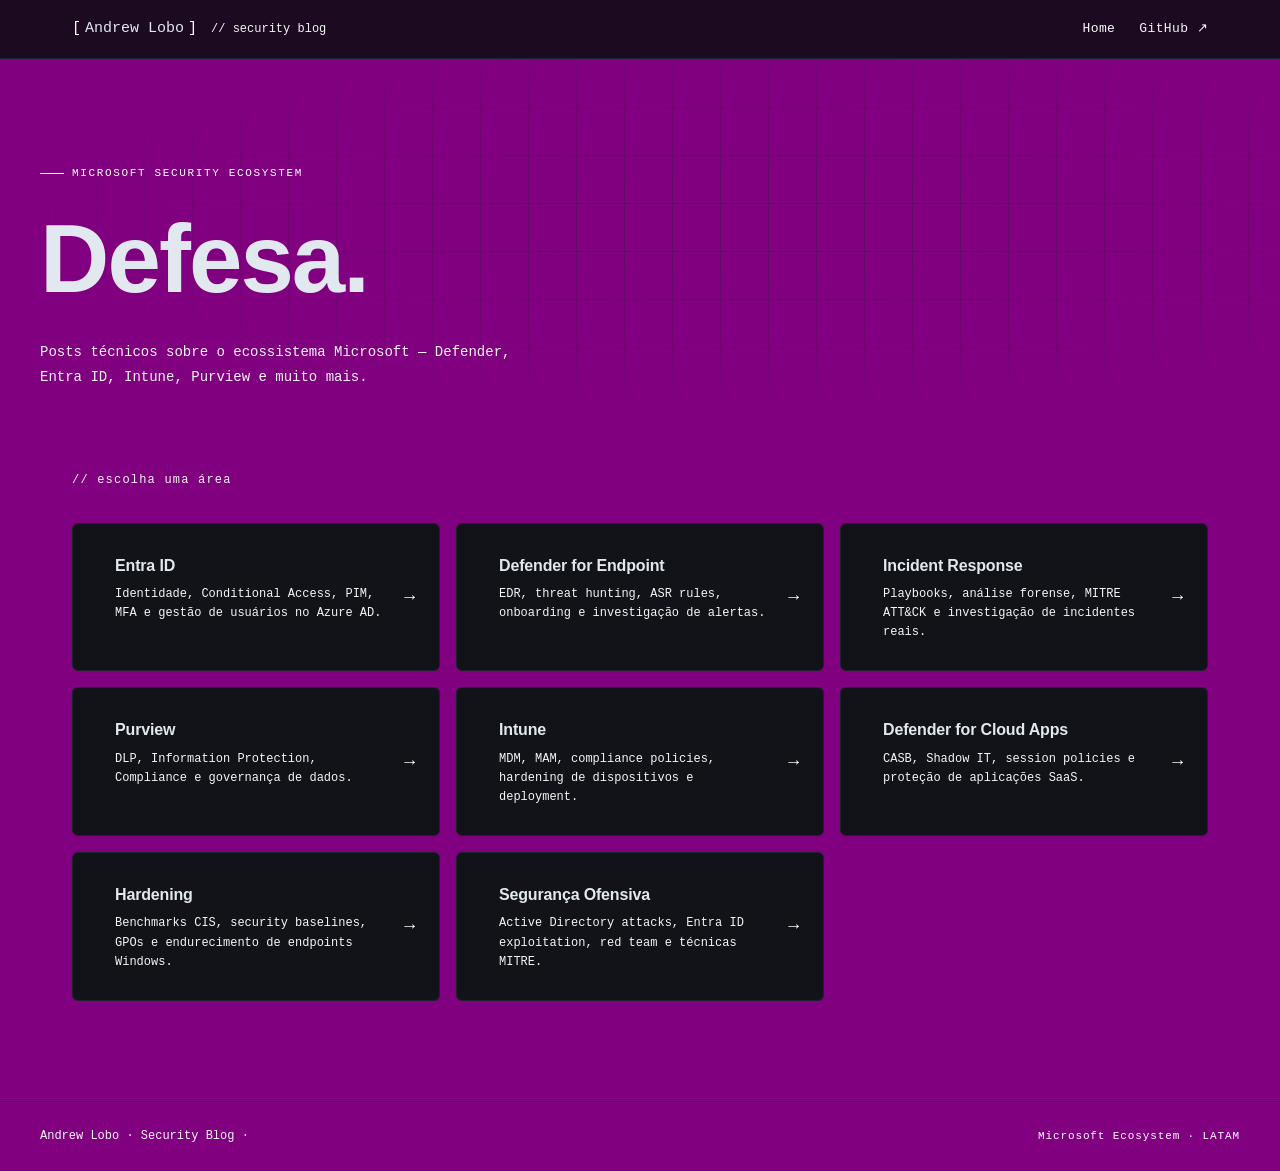
==== commit 2ff94411: "mod" ====
--- a/index.html
+++ b/index.html
@@ -21,7 +21,7 @@
       </div>
       <nav class="header-nav">
         <a href="index.html" class="nav-link active">Home</a>
-        <a href="https://github.com/SEU-USUARIO" target="_blank" class="nav-link">GitHub ↗</a>
+        <a href="https://github.com/math69b" target="_blank" class="nav-link">GitHub ↗</a>
       </nav>
     </div>
   </header>
@@ -31,13 +31,16 @@
     <div class="hero-inner">
       <div class="hero-label">Microsoft Security Ecosystem</div>
       <h1 class="hero-title">
-        Defesa.<br />
-        <span class="accent">Ofensiva.</span><br />
-        Identidade.
+        <span class="hero-rotate">
+          <span>Defesa.</span>
+          <span><span class="accent">Ofensiva.</span></span>
+          <span>Identidade.</span>
+          <span>Hunting.</span>
+          <span>Resiliência.</span>
+        </span>
       </h1>
       <p class="hero-desc">
         Posts técnicos sobre o ecossistema Microsoft — Defender, Entra ID, Intune, Purview e muito mais.
-        Focado no mercado latino-americano.
       </p>
     </div>
     <div class="hero-grid-bg"></div>
--- a/style.css
+++ b/style.css
@@ -0,0 +1,461 @@
+/* ============================================================
+   ANDREW LOBO — SECURITY BLOG
+   style.css
+   ============================================================ */
+
+*, *::before, *::after {
+  box-sizing: border-box;
+  margin: 0;
+  padding: 0;
+}
+
+:root {
+  --bg:         #800080;
+  --surface:    #111318;
+  --surface2:   #181c24;
+  --border:     #1e2330;
+  --accent:     #ffffff;
+  --accent2:    #ff4d6d;
+  --text:       #e2e8f0;
+  --text-dim:   #f5f5f5;
+  --text-muted: #ffffff;
+
+  --font-display: 'Syne', sans-serif;
+  --font-mono:    'JetBrains Mono', monospace;
+
+  --radius: 6px;
+  --transition: 220ms cubic-bezier(0.4, 0, 0.2, 1);
+}
+
+html { scroll-behavior: smooth; }
+
+body {
+  background: var(--bg);
+  color: var(--text);
+  font-family: var(--font-mono);
+  font-size: 14px;
+  line-height: 1.7;
+  min-height: 100vh;
+  overflow-x: hidden;
+}
+
+/* ── HEADER ─────────────────────────────────────────────── */
+.site-header {
+  position: sticky;
+  top: 0;
+  z-index: 100;
+  background: rgba(10, 12, 16, 0.85);
+  backdrop-filter: blur(12px);
+  border-bottom: 1px solid var(--border);
+}
+
+.header-inner {
+  max-width: 1200px;
+  margin: 0 auto;
+  padding: 16px 32px;
+  display: flex;
+  align-items: center;
+  justify-content: space-between;
+}
+
+.logo {
+  display: flex;
+  align-items: center;
+  gap: 4px;
+  font-family: var(--font-mono);
+  font-weight: 500;
+  font-size: 15px;
+}
+
+.logo-bracket { color: var(--accent); }
+.logo-name    { color: var(--text); }
+.logo-tag     { color: var(--text-dim); margin-left: 10px; font-size: 12px; }
+
+.header-nav { display: flex; gap: 24px; }
+
+.nav-link {
+  color: var(--text-dim);
+  text-decoration: none;
+  font-size: 13px;
+  letter-spacing: 0.03em;
+  transition: color var(--transition);
+}
+
+.nav-link:hover,
+.nav-link.active { color: var(--accent); }
+
+/* ── HERO ────────────────────────────────────────────────── */
+.hero {
+  position: relative;
+  padding: 100px 32px 80px;
+  overflow: hidden;
+}
+
+.hero-inner {
+  max-width: 1200px;
+  margin: 0 auto;
+  position: relative;
+  z-index: 1;
+}
+
+.hero-label {
+  font-size: 11px;
+  letter-spacing: 0.15em;
+  text-transform: uppercase;
+  color: var(--accent);
+  margin-bottom: 24px;
+  display: inline-flex;
+  align-items: center;
+  gap: 8px;
+}
+
+.hero-label::before {
+  content: '';
+  display: inline-block;
+  width: 24px;
+  height: 1px;
+  background: var(--accent);
+}
+
+.hero-title {
+  font-family: var(--font-display);
+  font-weight: 800;
+  font-size: clamp(48px, 8vw, 96px);
+  line-height: 1.0;
+  color: var(--text);
+  letter-spacing: -0.02em;
+  margin-bottom: 28px;
+}
+
+.hero-title .accent { color: var(--accent2); }
+
+.hero-desc {
+  max-width: 520px;
+  color: var(--text-dim);
+  font-size: 14px;
+  line-height: 1.8;
+}
+
+/* Background grid */
+.hero-grid-bg {
+  position: absolute;
+  inset: 0;
+  background-image:
+    linear-gradient(var(--border) 1px, transparent 1px),
+    linear-gradient(90deg, var(--border) 1px, transparent 1px);
+  background-size: 48px 48px;
+  opacity: 0.3;
+  mask-image: radial-gradient(ellipse 80% 60% at 60% 40%, black 20%, transparent 80%);
+}
+
+/* ── CATEGORIES ──────────────────────────────────────────── */
+.categories-section {
+  max-width: 1200px;
+  margin: 0 auto;
+  padding: 0 32px 100px;
+}
+
+.section-label {
+  color: var(--text-dim);
+  font-size: 12px;
+  letter-spacing: 0.1em;
+  margin-bottom: 32px;
+}
+
+.categories-grid {
+  display: grid;
+  grid-template-columns: repeat(auto-fill, minmax(280px, 1fr));
+  gap: 16px;
+}
+
+.category-card {
+  background: var(--surface);
+  border: 1px solid var(--border);
+  border-radius: var(--radius);
+  padding: 28px 24px;
+  cursor: pointer;
+  display: flex;
+  align-items: flex-start;
+  gap: 18px;
+  transition:
+    border-color var(--transition),
+    transform var(--transition),
+    background var(--transition);
+  position: relative;
+  overflow: hidden;
+}
+
+.category-card::before {
+  content: '';
+  position: absolute;
+  inset: 0;
+  background: linear-gradient(135deg, rgba(0, 229, 255, 0.04) 0%, transparent 60%);
+  opacity: 0;
+  transition: opacity var(--transition);
+}
+
+.category-card:hover {
+  border-color: var(--accent);
+  transform: translateY(-2px);
+  background: var(--surface2);
+}
+
+.category-card:hover::before { opacity: 1; }
+
+.card-icon {
+  font-size: 28px;
+  flex-shrink: 0;
+  line-height: 1;
+  margin-top: 2px;
+}
+
+.card-content { flex: 1; }
+
+.card-title {
+  font-family: var(--font-display);
+  font-weight: 700;
+  font-size: 16px;
+  color: var(--text);
+  margin-bottom: 6px;
+  letter-spacing: -0.01em;
+}
+
+.card-desc {
+  font-size: 12px;
+  color: var(--text-dim);
+  line-height: 1.6;
+}
+
+.card-arrow {
+  color: var(--text-muted);
+  font-size: 18px;
+  align-self: center;
+  transition: color var(--transition), transform var(--transition);
+}
+
+.category-card:hover .card-arrow {
+  color: var(--accent);
+  transform: translateX(4px);
+}
+
+/* ── POSTS SECTION ───────────────────────────────────────── */
+.posts-section {
+  max-width: 1200px;
+  margin: 0 auto;
+  padding: 48px 32px 100px;
+}
+
+.posts-section.hidden { display: none; }
+
+.back-btn {
+  background: none;
+  border: 1px solid var(--border);
+  color: var(--text-dim);
+  font-family: var(--font-mono);
+  font-size: 12px;
+  padding: 8px 16px;
+  border-radius: var(--radius);
+  cursor: pointer;
+  margin-bottom: 48px;
+  letter-spacing: 0.05em;
+  transition: border-color var(--transition), color var(--transition);
+  display: inline-flex;
+  align-items: center;
+  gap: 8px;
+}
+
+.back-btn:hover {
+  border-color: var(--accent);
+  color: var(--accent);
+}
+
+.posts-header { margin-bottom: 40px; }
+
+.posts-category-label {
+  font-size: 11px;
+  letter-spacing: 0.15em;
+  text-transform: uppercase;
+  color: var(--accent);
+  margin-bottom: 12px;
+  display: flex;
+  align-items: center;
+  gap: 8px;
+}
+
+.posts-category-label::before {
+  content: '';
+  display: inline-block;
+  width: 20px;
+  height: 1px;
+  background: var(--accent);
+}
+
+.posts-title {
+  font-family: var(--font-display);
+  font-weight: 800;
+  font-size: clamp(32px, 5vw, 56px);
+  color: var(--text);
+  letter-spacing: -0.02em;
+}
+
+/* ── POST CARDS ──────────────────────────────────────────── */
+.posts-list {
+  display: flex;
+  flex-direction: column;
+  gap: 1px;
+  border: 1px solid var(--border);
+  border-radius: var(--radius);
+  overflow: hidden;
+}
+
+.post-card {
+  background: var(--surface);
+  padding: 24px 28px;
+  display: flex;
+  align-items: flex-start;
+  gap: 24px;
+  text-decoration: none;
+  color: inherit;
+  transition: background var(--transition);
+  border-bottom: 1px solid var(--border);
+  cursor: pointer;
+}
+
+.post-card:last-child { border-bottom: none; }
+
+.post-card:hover { background: var(--surface2); }
+
+.post-meta {
+  display: flex;
+  flex-direction: column;
+  align-items: flex-end;
+  flex-shrink: 0;
+  min-width: 100px;
+}
+
+.post-date {
+  font-size: 11px;
+  color: var(--text-dim);
+  letter-spacing: 0.05em;
+}
+
+.post-tag {
+  font-size: 10px;
+  letter-spacing: 0.08em;
+  text-transform: uppercase;
+  color: var(--accent);
+  background: rgba(0, 229, 255, 0.08);
+  padding: 2px 8px;
+  border-radius: 100px;
+  margin-top: 6px;
+  border: 1px solid rgba(0, 229, 255, 0.2);
+}
+
+.post-body { flex: 1; }
+
+.post-title {
+  font-family: var(--font-display);
+  font-weight: 700;
+  font-size: 16px;
+  color: var(--text);
+  margin-bottom: 6px;
+  letter-spacing: -0.01em;
+  transition: color var(--transition);
+}
+
+.post-card:hover .post-title { color: var(--accent); }
+
+.post-excerpt {
+  font-size: 12px;
+  color: var(--text-dim);
+  line-height: 1.7;
+}
+
+.post-mitre {
+  margin-top: 10px;
+  display: flex;
+  gap: 6px;
+  flex-wrap: wrap;
+}
+
+.mitre-badge {
+  font-size: 10px;
+  font-family: var(--font-mono);
+  color: var(--accent2);
+  background: rgba(255, 77, 109, 0.07);
+  border: 1px solid rgba(255, 77, 109, 0.2);
+  padding: 2px 8px;
+  border-radius: 4px;
+  letter-spacing: 0.05em;
+}
+
+/* Empty state */
+.empty-state {
+  padding: 64px 28px;
+  text-align: center;
+  color: var(--text-dim);
+  font-size: 13px;
+}
+
+.empty-state .empty-icon { font-size: 32px; margin-bottom: 12px; }
+.empty-state .empty-msg { color: var(--text-muted); font-size: 12px; margin-top: 6px; }
+
+/* ── FOOTER ──────────────────────────────────────────────── */
+.site-footer {
+  border-top: 1px solid var(--border);
+  padding: 24px 32px;
+}
+
+.footer-inner {
+  max-width: 1200px;
+  margin: 0 auto;
+  display: flex;
+  justify-content: space-between;
+  align-items: center;
+  gap: 16px;
+}
+
+.footer-text  { color: var(--text-dim); font-size: 12px; }
+.footer-stack { color: var(--text-muted); font-size: 11px; letter-spacing: 0.08em; }
+
+/* ── UTILITIES ───────────────────────────────────────────── */
+.hidden { display: none !important; }
+
+/* ── RESPONSIVE ──────────────────────────────────────────── */
+@media (max-width: 640px) {
+  .header-inner { padding: 14px 20px; }
+  .hero         { padding: 64px 20px 48px; }
+  .categories-section { padding: 0 20px 64px; }
+  .posts-section { padding: 32px 20px 64px; }
+  .footer-inner { flex-direction: column; align-items: flex-start; }
+  .post-card    { flex-direction: column; gap: 12px; }
+  .post-meta    { align-items: flex-start; flex-direction: row; gap: 12px; }
+}
+
+/* ── HERO ROTATIVO ───────────────────────────────────────── */
+.hero-rotate {
+  display: inline-flex;
+  flex-direction: column;
+  overflow: hidden;
+  height: 1.1em;
+  vertical-align: bottom;
+}
+
+.hero-rotate span {
+  animation: heroSlide 10s cubic-bezier(0.4, 0, 0.2, 1) infinite;
+  line-height: 1.1em;
+}
+
+@keyframes heroSlide {
+  0%        { transform: translateY(0%); }
+  18%       { transform: translateY(0%); }
+  20%       { transform: translateY(-100%); }
+  38%       { transform: translateY(-100%); }
+  40%       { transform: translateY(-200%); }
+  58%       { transform: translateY(-200%); }
+  60%       { transform: translateY(-300%); }
+  78%       { transform: translateY(-300%); }
+  80%       { transform: translateY(-400%); }
+  98%       { transform: translateY(-400%); }
+  100%      { transform: translateY(0%); }
+}
